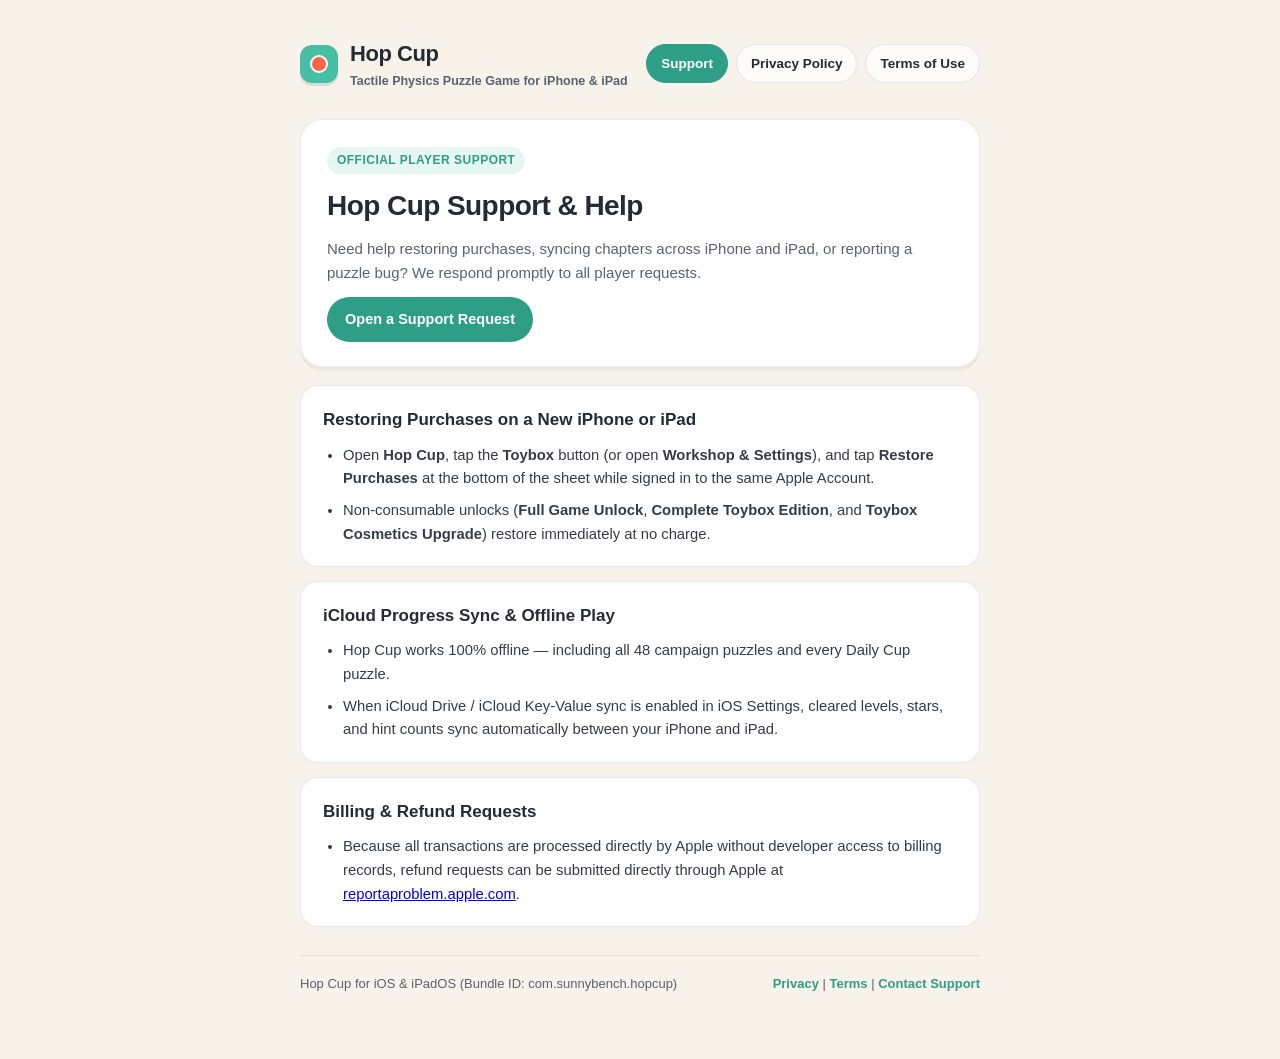
==== index.html @ 7bc16e6a "Publish Hop Cup Support, Privacy Policy, and Terms of Use pages" ====
<!DOCTYPE html>
<html lang="en">
<head>
  <meta charset="utf-8">
  <meta name="viewport" content="width=device-width, initial-scale=1">
  <title>Support & Legal | Hop Cup</title>
  <link rel="stylesheet" href="./style.css">
</head>
<body>
  <div class="wrap">
    <header>
      <a class="brand" href="./">
        <div class="badge-ball"><span></span></div>
        <div>
          <div class="brand-title">Hop Cup</div>
          <div class="brand-sub">Tactile Physics Puzzle Game for iPhone &amp; iPad</div>
        </div>
      </a>
      <nav>
        <a href="./support/" class="active">Support</a>
        <a href="./privacy/" class="">Privacy Policy</a>
        <a href="./terms/" class="">Terms of Use</a>
      </nav>
    </header>
    
    <section class="hero">
      <span class="pill">Official Player Support</span>
      <h1>Hop Cup Support &amp; Help</h1>
      <p class="intro">Need help restoring purchases, syncing chapters across iPhone and iPad, or reporting a puzzle bug? We respond promptly to all player requests.</p>
      <a class="cta-btn" href="https://github.com/bakidmr60/hopcup/issues/new">Open a Support Request</a>
    </section>

    <section class="card">
      <h2>Restoring Purchases on a New iPhone or iPad</h2>
      <ul>
        <li>Open <strong>Hop Cup</strong>, tap the <strong>Toybox</strong> button (or open <strong>Workshop &amp; Settings</strong>), and tap <strong>Restore Purchases</strong> at the bottom of the sheet while signed in to the same Apple Account.</li>
        <li>Non-consumable unlocks (<strong>Full Game Unlock</strong>, <strong>Complete Toybox Edition</strong>, and <strong>Toybox Cosmetics Upgrade</strong>) restore immediately at no charge.</li>
      </ul>
    </section>

    <section class="card">
      <h2>iCloud Progress Sync &amp; Offline Play</h2>
      <ul>
        <li>Hop Cup works 100% offline — including all 48 campaign puzzles and every Daily Cup puzzle.</li>
        <li>When iCloud Drive / iCloud Key-Value sync is enabled in iOS Settings, cleared levels, stars, and hint counts sync automatically between your iPhone and iPad.</li>
      </ul>
    </section>

    <section class="card">
      <h2>Billing &amp; Refund Requests</h2>
      <ul>
        <li>Because all transactions are processed directly by Apple without developer access to billing records, refund requests can be submitted directly through Apple at <a href="https://reportaproblem.apple.com">reportaproblem.apple.com</a>.</li>
      </ul>
    </section>

    <footer>
      <span>Hop Cup for iOS &amp; iPadOS (Bundle ID: com.sunnybench.hopcup)</span>
      <span><a href="./privacy/">Privacy</a> | <a href="./terms/">Terms</a> | <a href="https://github.com/bakidmr60/hopcup/issues">Contact Support</a></span>
    </footer>
  </div>
</body>
</html>
---- style.css ----
:root {
  --cream: #F7F3EA;
  --card: #FFFFFF;
  --ink: #252B33;
  --muted: #59626E;
  --mint: #2E9E86;
  --mint-bg: #E6F6F2;
  --coral: #FF644A;
  --border: rgba(37, 43, 51, 0.10);
}
* { box-sizing: border-box; }
body {
  margin: 0;
  padding: 0;
  background: var(--cream);
  color: var(--ink);
  font-family: -apple-system, BlinkMacSystemFont, "SF Pro Rounded", "Segoe UI", Roboto, Helvetica, Arial, sans-serif;
  line-height: 1.6;
  -webkit-font-smoothing: antialiased;
}
.wrap {
  max-width: 720px;
  margin: 0 auto;
  padding: 36px 20px 64px;
}
header {
  display: flex;
  flex-wrap: wrap;
  align-items: center;
  justify-content: space-between;
  gap: 16px;
  margin-bottom: 28px;
}
.brand {
  display: flex;
  align-items: center;
  gap: 12px;
  text-decoration: none;
  color: var(--ink);
}
.badge-ball {
  width: 38px;
  height: 38px;
  border-radius: 12px;
  background: #46BFA5;
  display: inline-flex;
  align-items: center;
  justify-content: center;
  box-shadow: 0 3px 0 rgba(37, 43, 51, 0.12);
}
.badge-ball span {
  width: 18px;
  height: 18px;
  border-radius: 50%;
  background: var(--coral);
  border: 2.5px solid #FFFFFF;
  display: block;
}
.brand-title {
  font-size: 22px;
  font-weight: 800;
  letter-spacing: -0.02em;
}
.brand-sub {
  font-size: 12.5px;
  color: var(--muted);
  font-weight: 600;
}
nav {
  display: flex;
  gap: 8px;
  flex-wrap: wrap;
}
nav a {
  text-decoration: none;
  color: var(--ink);
  font-weight: 700;
  font-size: 13.5px;
  padding: 8px 14px;
  border-radius: 999px;
  background: rgba(255, 255, 255, 0.72);
  border: 1px solid var(--border);
}
nav a.active {
  background: var(--mint);
  color: #FFFFFF;
  border-color: var(--mint);
}
.hero {
  background: var(--card);
  border-radius: 22px;
  padding: 26px 26px 24px;
  border: 1px solid var(--border);
  box-shadow: 0 4px 0 rgba(37, 43, 51, 0.05);
  margin-bottom: 18px;
}
.pill {
  display: inline-block;
  font-size: 12px;
  font-weight: 800;
  text-transform: uppercase;
  letter-spacing: 0.04em;
  color: var(--mint);
  background: var(--mint-bg);
  padding: 4px 10px;
  border-radius: 999px;
  margin-bottom: 10px;
}
h1 {
  margin: 0 0 8px;
  font-size: 28px;
  font-weight: 800;
  letter-spacing: -0.02em;
}
.intro {
  margin: 0;
  color: var(--muted);
  font-size: 15px;
}
.card {
  background: var(--card);
  border-radius: 18px;
  padding: 20px 22px;
  border: 1px solid var(--border);
  margin-bottom: 14px;
}
.card h2 {
  margin: 0 0 10px;
  font-size: 17px;
  font-weight: 800;
}
.card ul {
  margin: 0;
  padding-left: 20px;
}
.card li {
  margin-bottom: 8px;
  color: #343C46;
  font-size: 14.8px;
}
.card li:last-child { margin-bottom: 0; }
.cta-btn {
  display: inline-block;
  margin-top: 12px;
  background: var(--mint);
  color: #FFFFFF;
  text-decoration: none;
  font-weight: 800;
  font-size: 14.5px;
  padding: 11px 18px;
  border-radius: 999px;
}
footer {
  margin-top: 28px;
  padding-top: 18px;
  border-top: 1px solid var(--border);
  font-size: 13px;
  color: var(--muted);
  display: flex;
  flex-wrap: wrap;
  justify-content: space-between;
  gap: 10px;
}
footer a { color: var(--mint); font-weight: 700; text-decoration: none; }
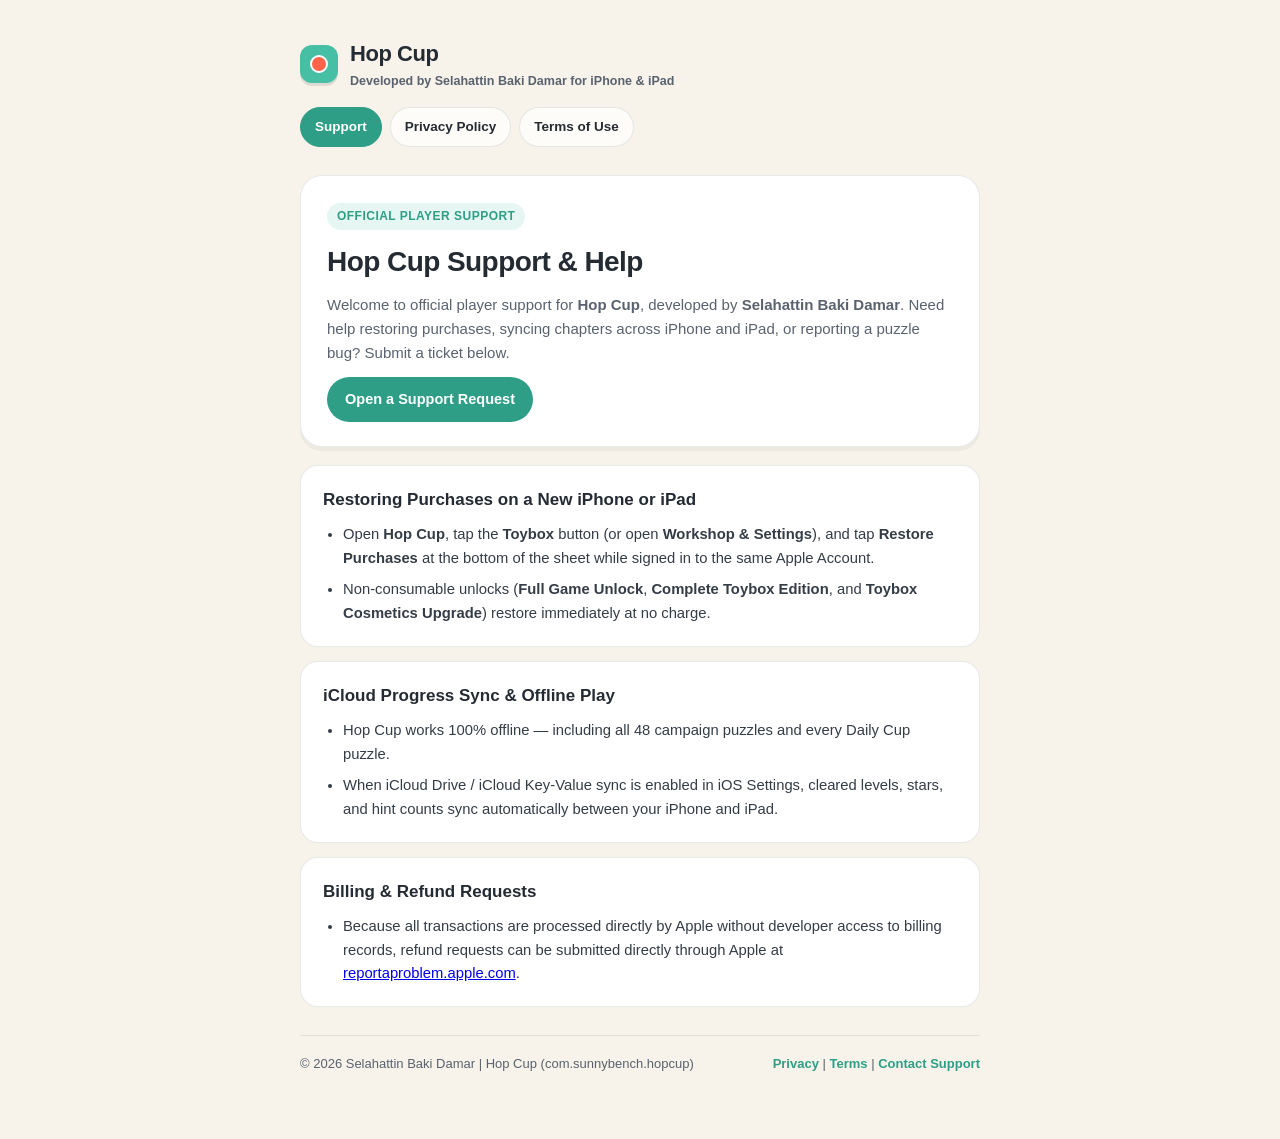
==== commit aba249a7: "Update developer legal name to Selahattin Baki Damar across Privacy, Terms, and Support" ====
--- a/index.html
+++ b/index.html
@@ -13,7 +13,7 @@
         <div class="badge-ball"><span></span></div>
         <div>
           <div class="brand-title">Hop Cup</div>
-          <div class="brand-sub">Tactile Physics Puzzle Game for iPhone &amp; iPad</div>
+          <div class="brand-sub">Developed by Selahattin Baki Damar for iPhone &amp; iPad</div>
         </div>
       </a>
       <nav>
@@ -26,7 +26,7 @@
     <section class="hero">
       <span class="pill">Official Player Support</span>
       <h1>Hop Cup Support &amp; Help</h1>
-      <p class="intro">Need help restoring purchases, syncing chapters across iPhone and iPad, or reporting a puzzle bug? We respond promptly to all player requests.</p>
+      <p class="intro">Welcome to official player support for <strong>Hop Cup</strong>, developed by <strong>Selahattin Baki Damar</strong>. Need help restoring purchases, syncing chapters across iPhone and iPad, or reporting a puzzle bug? Submit a ticket below.</p>
       <a class="cta-btn" href="https://github.com/bakidmr60/hopcup/issues/new">Open a Support Request</a>
     </section>
 
@@ -54,7 +54,7 @@
     </section>
 
     <footer>
-      <span>Hop Cup for iOS &amp; iPadOS (Bundle ID: com.sunnybench.hopcup)</span>
+      <span>&copy; 2026 Selahattin Baki Damar | Hop Cup (com.sunnybench.hopcup)</span>
       <span><a href="./privacy/">Privacy</a> | <a href="./terms/">Terms</a> | <a href="https://github.com/bakidmr60/hopcup/issues">Contact Support</a></span>
     </footer>
   </div>
